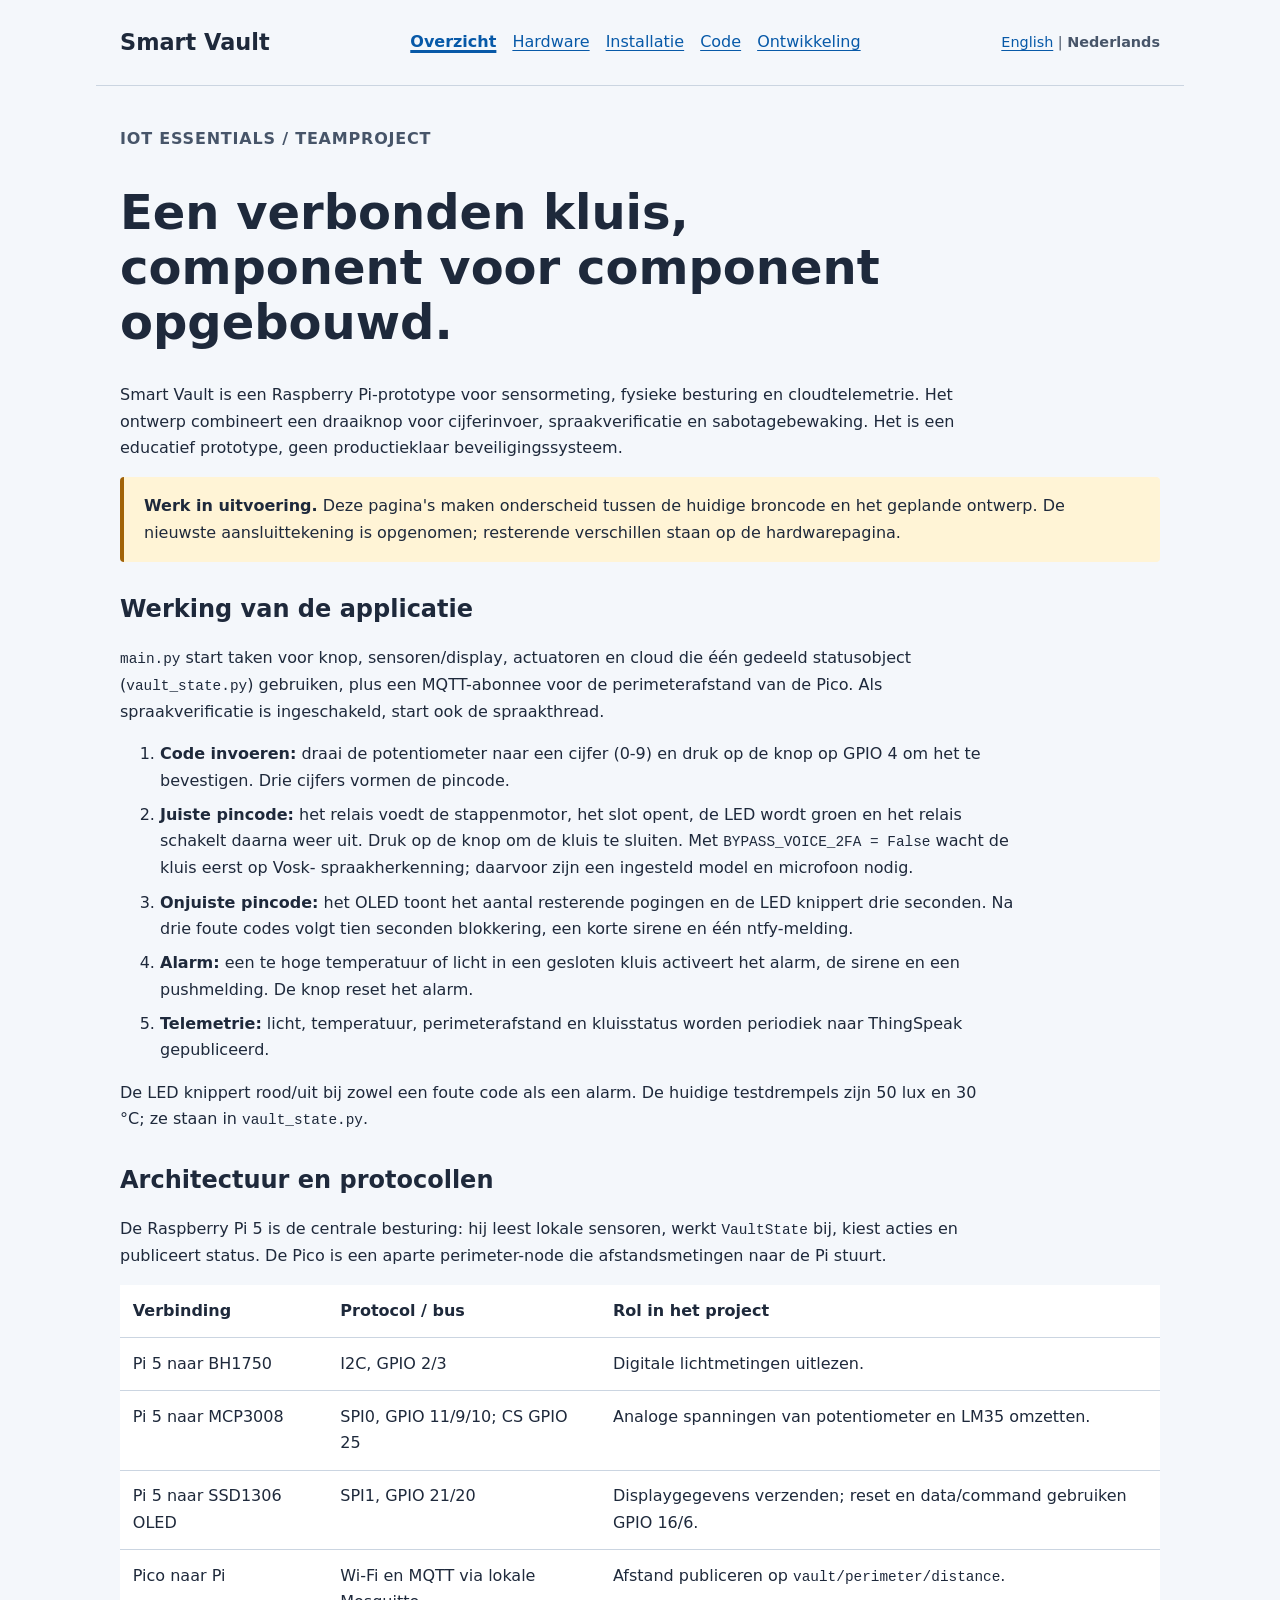
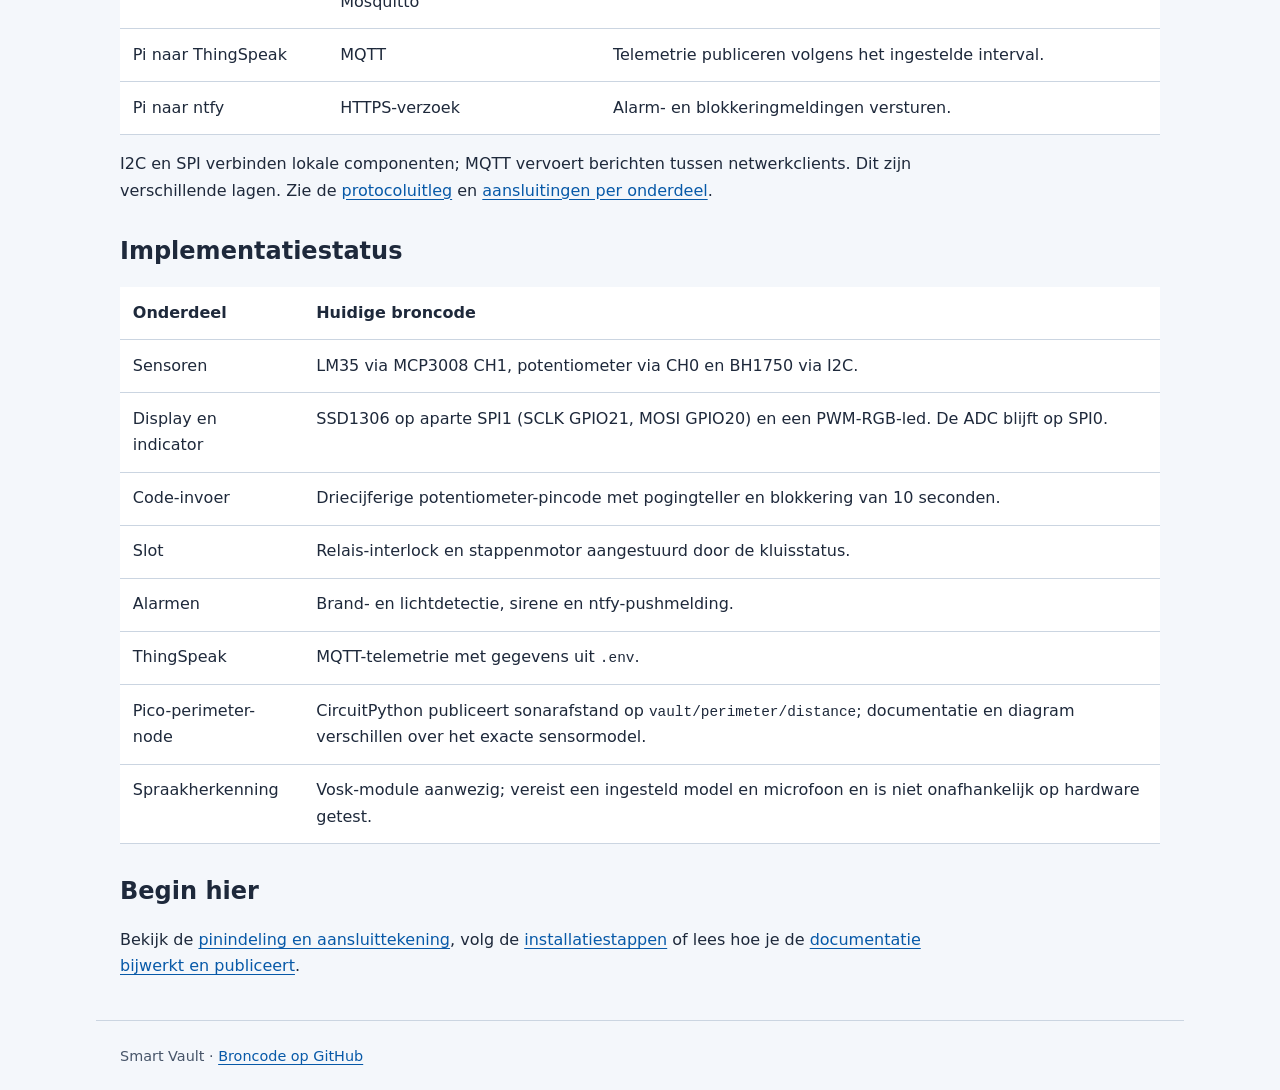
==== docs/nl/index.html @ 586abc13 "Expand bilingual Smart Vault documentation Co-authored-by: Copilot <223556219+Copilot@users.noreply." ====
<!doctype html>
<html lang="nl">
<head>
  <meta charset="utf-8">
  <meta name="viewport" content="width=device-width, initial-scale=1">
  <meta name="description" content="Smart Vault-teamproject: sensoren, vergrendeling, alarmen en telemetrie met ThingSpeak.">
  <title>Smart Vault | Overzicht</title>
  <link rel="stylesheet" href="../assets/style.css">
</head>
<body>
  <header>
    <a class="brand" href="index.html">Smart Vault</a>
    <nav aria-label="Hoofdnavigatie">
      <a href="index.html" aria-current="page">Overzicht</a>
      <a href="hardware.html">Hardware</a>
      <a href="setup.html">Installatie</a>
      <a href="code.html">Code</a>
      <a href="development.html">Ontwikkeling</a>
    </nav>
    <p class="language-switch" aria-label="Taal">
      <a href="../index.html" lang="en">English</a> |
      <span aria-current="page">Nederlands</span>
    </p>
  </header>
  <main>
    <p class="eyebrow">IoT Essentials / Teamproject</p>
    <h1>Een verbonden kluis, component voor component opgebouwd.</h1>
    <p>Smart Vault is een Raspberry Pi-prototype voor sensormeting, fysieke
      besturing en cloudtelemetrie. Het ontwerp combineert een draaiknop voor
      cijferinvoer, spraakverificatie en sabotagebewaking. Het is een educatief
      prototype, geen productieklaar beveiligingssysteem.</p>
    <aside class="notice"><strong>Werk in uitvoering.</strong> Deze pagina's
      maken onderscheid tussen de huidige broncode en het geplande ontwerp.
      De nieuwste aansluittekening is opgenomen; resterende verschillen staan
      op de hardwarepagina.</aside>
    <h2>Werking van de applicatie</h2>
    <p><code>main.py</code> start taken voor knop, sensoren/display, actuatoren
      en cloud die één gedeeld statusobject (<code>vault_state.py</code>) gebruiken,
      plus een MQTT-abonnee voor de perimeterafstand van de Pico. Als
      spraakverificatie is ingeschakeld, start ook de spraakthread.</p>
    <ol>
      <li><strong>Code invoeren:</strong> draai de potentiometer naar een cijfer
        (0-9) en druk op de knop op GPIO 4 om het te bevestigen. Drie cijfers
        vormen de pincode.</li>
      <li><strong>Juiste pincode:</strong> het relais voedt de stappenmotor, het
        slot opent, de LED wordt groen en het relais schakelt daarna weer uit.
        Druk op de knop om de kluis te sluiten. Met
        <code>BYPASS_VOICE_2FA = False</code> wacht de kluis eerst op Vosk-
        spraakherkenning; daarvoor zijn een ingesteld model en microfoon nodig.</li>
      <li><strong>Onjuiste pincode:</strong> het OLED toont het aantal resterende
        pogingen en de LED knippert drie seconden. Na drie foute codes volgt
        tien seconden blokkering, een korte sirene en één ntfy-melding.</li>
      <li><strong>Alarm:</strong> een te hoge temperatuur of licht in een
        gesloten kluis activeert het alarm, de sirene en een pushmelding.
        De knop reset het alarm.</li>
      <li><strong>Telemetrie:</strong> licht, temperatuur, perimeterafstand en
        kluisstatus worden periodiek naar ThingSpeak gepubliceerd.</li>
    </ol>
    <p>De LED knippert rood/uit bij zowel een foute code als een alarm.
      De huidige testdrempels zijn 50 lux en 30 &deg;C; ze staan in
      <code>vault_state.py</code>.</p>
    <h2>Architectuur en protocollen</h2>
    <p>De Raspberry Pi 5 is de centrale besturing: hij leest lokale sensoren,
      werkt <code>VaultState</code> bij, kiest acties en publiceert status.
      De Pico is een aparte perimeter-node die afstandsmetingen naar de Pi stuurt.</p>
    <div class="table-scroll">
      <table>
        <thead><tr><th>Verbinding</th><th>Protocol / bus</th><th>Rol in het project</th></tr></thead>
        <tbody>
          <tr><td>Pi 5 naar BH1750</td><td>I2C, GPIO 2/3</td><td>Digitale lichtmetingen uitlezen.</td></tr>
          <tr><td>Pi 5 naar MCP3008</td><td>SPI0, GPIO 11/9/10; CS GPIO 25</td><td>Analoge spanningen van potentiometer en LM35 omzetten.</td></tr>
          <tr><td>Pi 5 naar SSD1306 OLED</td><td>SPI1, GPIO 21/20</td><td>Displaygegevens verzenden; reset en data/command gebruiken GPIO 16/6.</td></tr>
          <tr><td>Pico naar Pi</td><td>Wi-Fi en MQTT via lokale Mosquitto</td><td>Afstand publiceren op <code>vault/perimeter/distance</code>.</td></tr>
          <tr><td>Pi naar ThingSpeak</td><td>MQTT</td><td>Telemetrie publiceren volgens het ingestelde interval.</td></tr>
          <tr><td>Pi naar ntfy</td><td>HTTPS-verzoek</td><td>Alarm- en blokkeringmeldingen versturen.</td></tr>
        </tbody>
      </table>
    </div>
    <p>I2C en SPI verbinden lokale componenten; MQTT vervoert berichten tussen
      netwerkclients. Dit zijn verschillende lagen. Zie de
      <a href="code.html#protocols">protocoluitleg</a> en
      <a href="hardware.html#components">aansluitingen per onderdeel</a>.</p>
    <h2>Implementatiestatus</h2>
    <div class="table-scroll">
      <table>
        <thead><tr><th>Onderdeel</th><th>Huidige broncode</th></tr></thead>
        <tbody>
          <tr><td>Sensoren</td><td>LM35 via MCP3008 CH1, potentiometer via CH0 en BH1750 via I2C.</td></tr>
          <tr><td>Display en indicator</td><td>SSD1306 op aparte SPI1 (SCLK GPIO21, MOSI GPIO20) en een PWM-RGB-led. De ADC blijft op SPI0.</td></tr>
          <tr><td>Code-invoer</td><td>Driecijferige potentiometer-pincode met pogingteller en blokkering van 10 seconden.</td></tr>
          <tr><td>Slot</td><td>Relais-interlock en stappenmotor aangestuurd door de kluisstatus.</td></tr>
          <tr><td>Alarmen</td><td>Brand- en lichtdetectie, sirene en ntfy-pushmelding.</td></tr>
          <tr><td>ThingSpeak</td><td>MQTT-telemetrie met gegevens uit <code>.env</code>.</td></tr>
          <tr><td>Pico-perimeter-node</td><td>CircuitPython publiceert sonarafstand op <code>vault/perimeter/distance</code>; documentatie en diagram verschillen over het exacte sensormodel.</td></tr>
          <tr><td>Spraakherkenning</td><td>Vosk-module aanwezig; vereist een ingesteld model en microfoon en is niet onafhankelijk op hardware getest.</td></tr>
        </tbody>
      </table>
    </div>
    <h2>Begin hier</h2>
    <p>Bekijk de <a href="hardware.html">pinindeling en aansluittekening</a>,
      volg de <a href="setup.html">installatiestappen</a> of lees hoe je de
      <a href="development.html">documentatie bijwerkt en publiceert</a>.</p>
  </main>
  <footer>Smart Vault &middot; <a href="https://github.com/WouterHeijligen/IoT_SmartVault">Broncode op GitHub</a></footer>
</body>
</html>
---- docs/assets/style.css ----
:root {
  color-scheme: light dark;
  --background: #f4f7fb;
  --surface: #ffffff;
  --text: #1e293b;
  --muted: #475569;
  --link: #0759a8;
  --border: #cbd5e1;
  --notice: #fff4d6;
}

* { box-sizing: border-box; }
body { margin: 0; background: var(--background); color: var(--text); font: 1rem/1.65 system-ui, sans-serif; }
header, main, footer { max-width: 68rem; margin: auto; padding: 1.5rem; }
header { display: flex; flex-wrap: wrap; align-items: center; justify-content: space-between; gap: 1rem; border-bottom: 1px solid var(--border); }
.brand { color: var(--text); font-size: 1.4rem; font-weight: 800; text-decoration: none; }
nav { display: flex; flex-wrap: wrap; gap: 1rem; }
nav a[aria-current="page"] { font-weight: 800; text-decoration-thickness: 3px; }
.language-switch { margin: 0; max-width: none; color: var(--muted); font-size: 0.9rem; }
.language-switch [aria-current="page"] { font-weight: 800; }
a { color: var(--link); text-underline-offset: 0.2em; }
a:focus-visible { outline: 3px solid var(--link); outline-offset: 4px; }
main { min-height: 75vh; }
h1 { max-width: 24ch; font-size: clamp(2rem, 5vw, 3rem); line-height: 1.15; }
h2 { margin-top: 2rem; line-height: 1.3; }
p, li { max-width: 85ch; }
li + li { margin-top: 0.5rem; }
.eyebrow { color: var(--muted); font-weight: 700; letter-spacing: 0.05em; text-transform: uppercase; }
.notice { padding: 1rem 1.25rem; background: var(--notice); border-left: 4px solid #a16207; border-radius: 0.25rem; }
.table-scroll { overflow-x: auto; }
table { width: 100%; border-collapse: collapse; background: var(--surface); }
th, td { padding: 0.8rem; text-align: left; vertical-align: top; border-bottom: 1px solid var(--border); }
th { font-weight: 750; }
pre { overflow-x: auto; padding: 1rem; background: var(--surface); border: 1px solid var(--border); border-radius: 0.5rem; }
code, kbd { font-family: ui-monospace, monospace; font-size: 0.9em; overflow-wrap: anywhere; }
figure { margin: 1.5rem 0; }
img { display: block; max-width: 100%; height: auto; border: 1px solid var(--border); }
figcaption, footer { color: var(--muted); font-size: 0.9rem; }
footer { border-top: 1px solid var(--border); }

@media (prefers-color-scheme: dark) {
  :root {
    --background: #0f172a;
    --surface: #1e293b;
    --text: #e2e8f0;
    --muted: #cbd5e1;
    --link: #7dd3fc;
    --border: #475569;
    --notice: #422f13;
  }
}
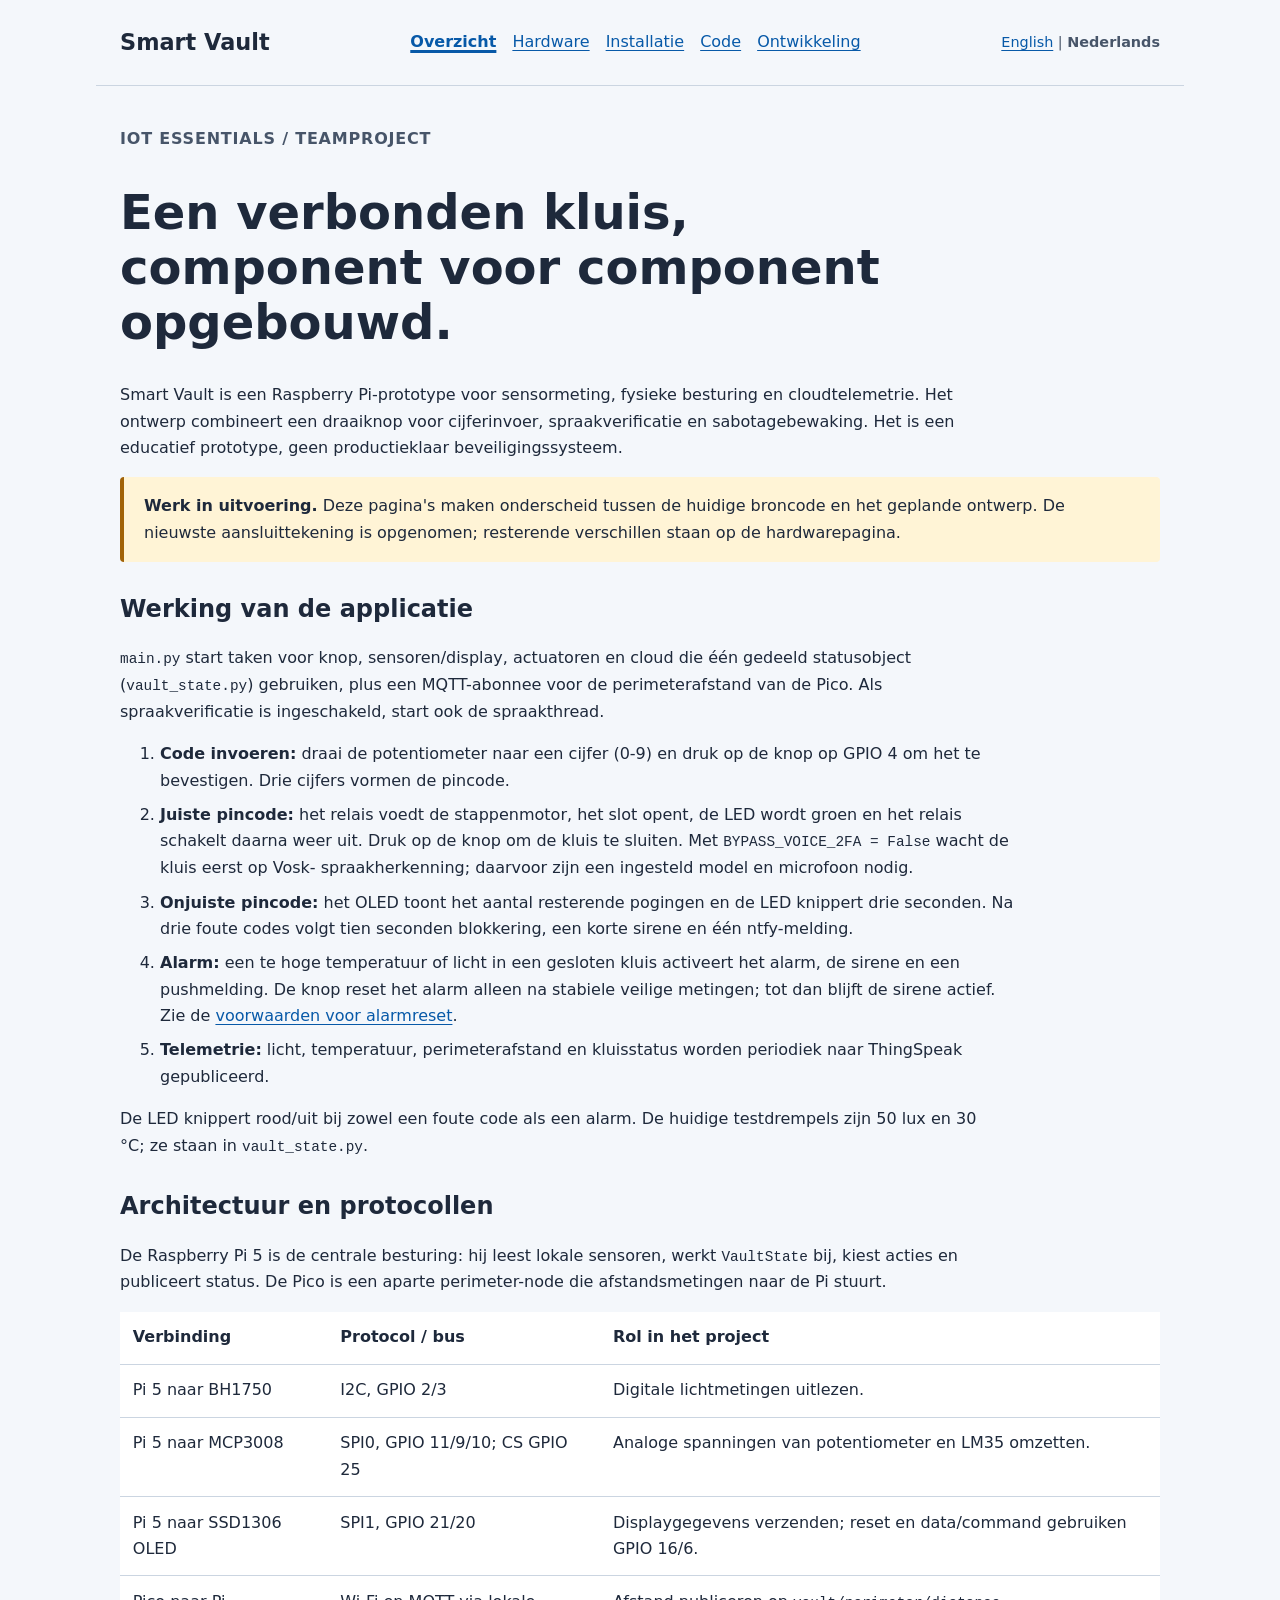
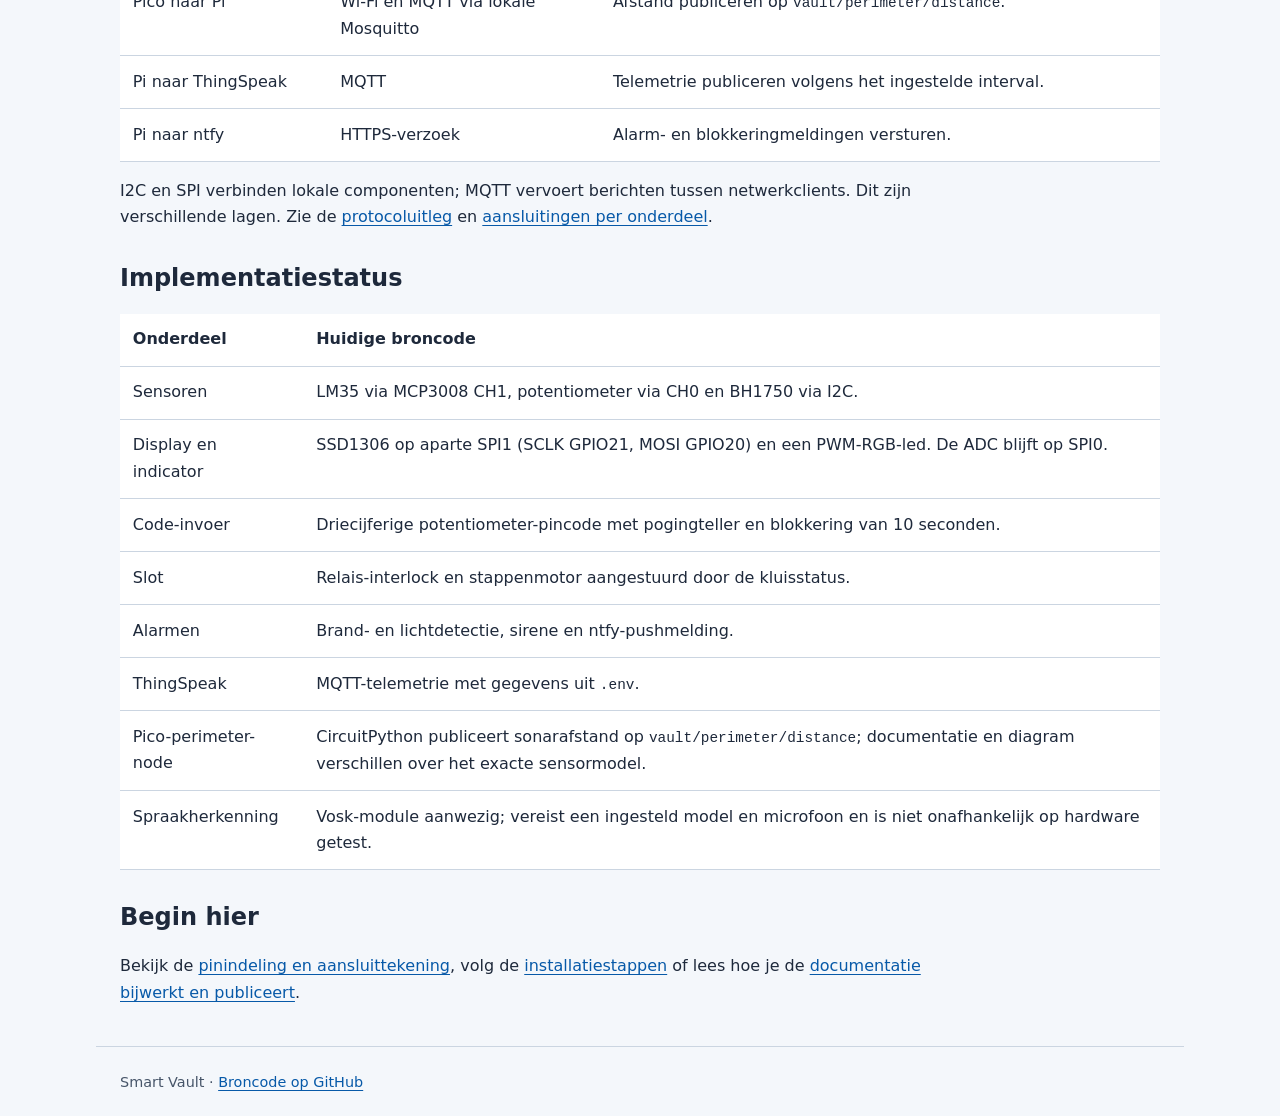
==== commit de844004: "Require stable safe readings before clearing alarms Guard the previously unconditional alarm reset w" ====
--- a/docs/nl/index.html
+++ b/docs/nl/index.html
@@ -52,7 +52,8 @@
         tien seconden blokkering, een korte sirene en één ntfy-melding.</li>
       <li><strong>Alarm:</strong> een te hoge temperatuur of licht in een
         gesloten kluis activeert het alarm, de sirene en een pushmelding.
-        De knop reset het alarm.</li>
+        De knop reset het alarm alleen na stabiele veilige metingen; tot dan blijft de sirene actief.
+        Zie de <a href="code.html">voorwaarden voor alarmreset</a>.</li>
       <li><strong>Telemetrie:</strong> licht, temperatuur, perimeterafstand en
         kluisstatus worden periodiek naar ThingSpeak gepubliceerd.</li>
     </ol>
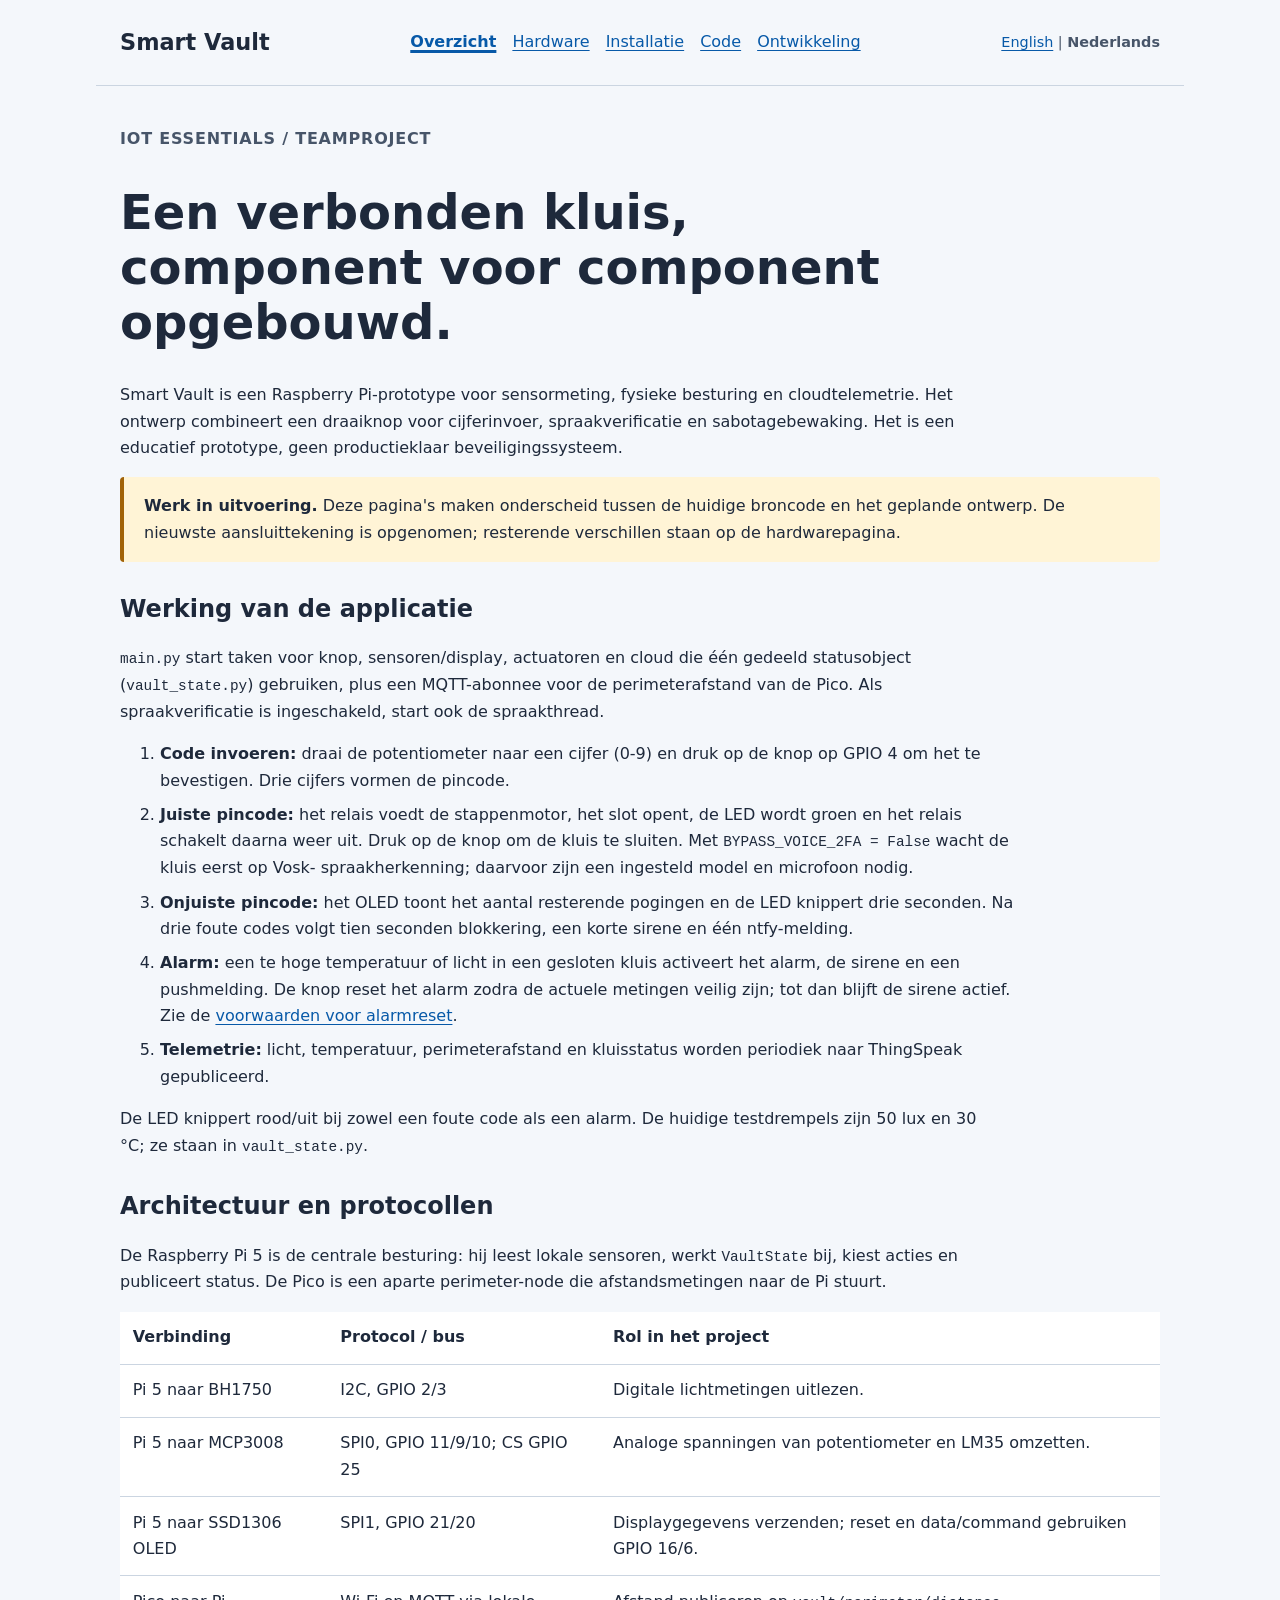
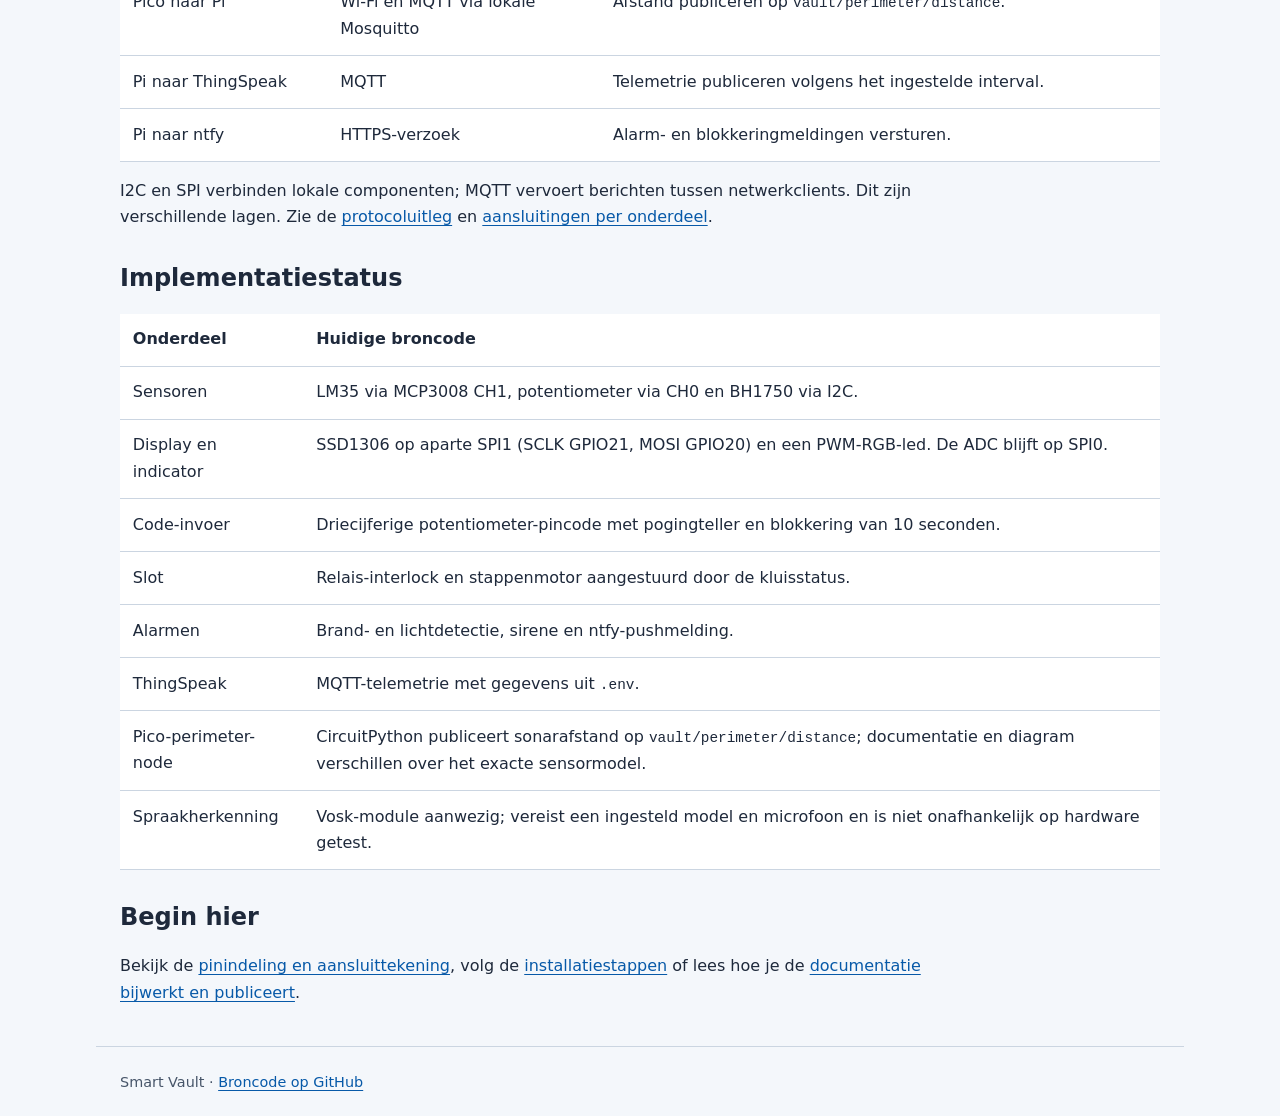
==== commit 11b67fe9: "Allow immediate alarm reset when readings are safe Remove the timed recovery requirement and its sta" ====
--- a/docs/nl/index.html
+++ b/docs/nl/index.html
@@ -52,7 +52,7 @@
         tien seconden blokkering, een korte sirene en één ntfy-melding.</li>
       <li><strong>Alarm:</strong> een te hoge temperatuur of licht in een
         gesloten kluis activeert het alarm, de sirene en een pushmelding.
-        De knop reset het alarm alleen na stabiele veilige metingen; tot dan blijft de sirene actief.
+        De knop reset het alarm zodra de actuele metingen veilig zijn; tot dan blijft de sirene actief.
         Zie de <a href="code.html">voorwaarden voor alarmreset</a>.</li>
       <li><strong>Telemetrie:</strong> licht, temperatuur, perimeterafstand en
         kluisstatus worden periodiek naar ThingSpeak gepubliceerd.</li>
